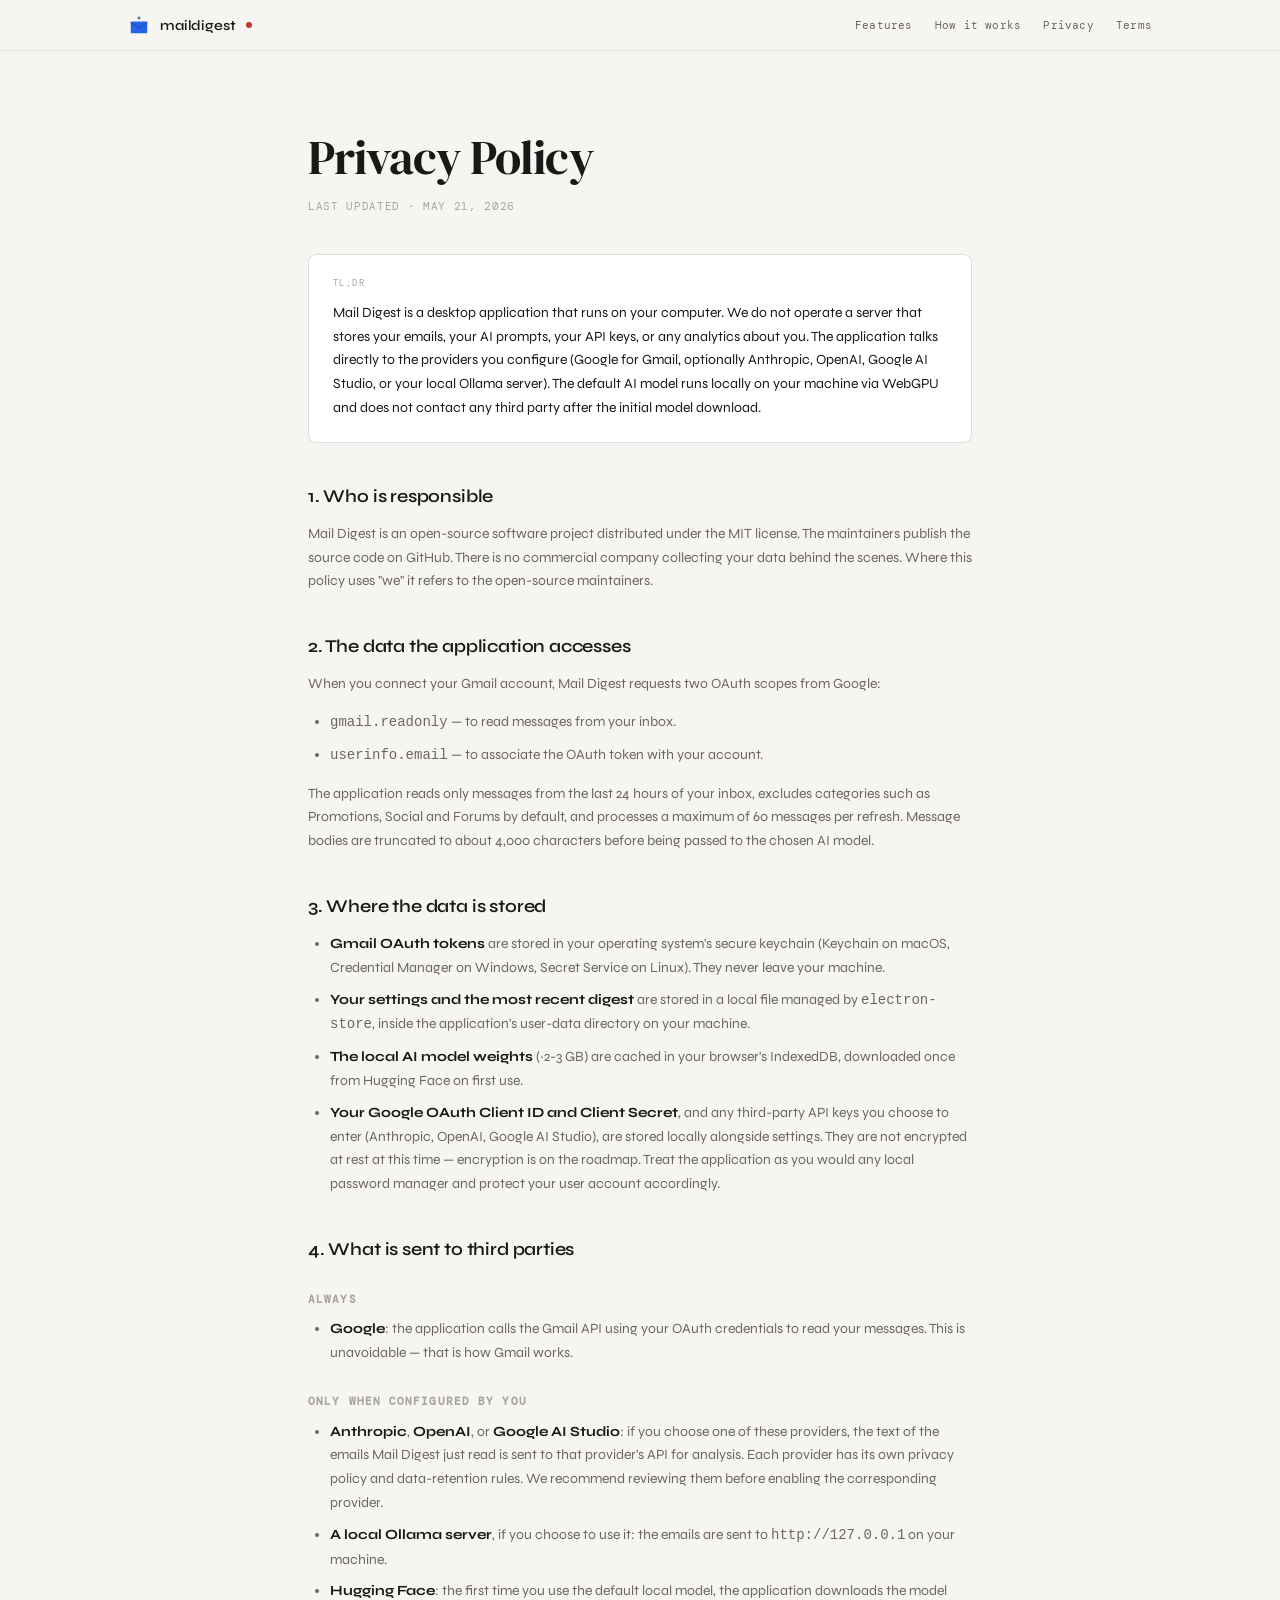
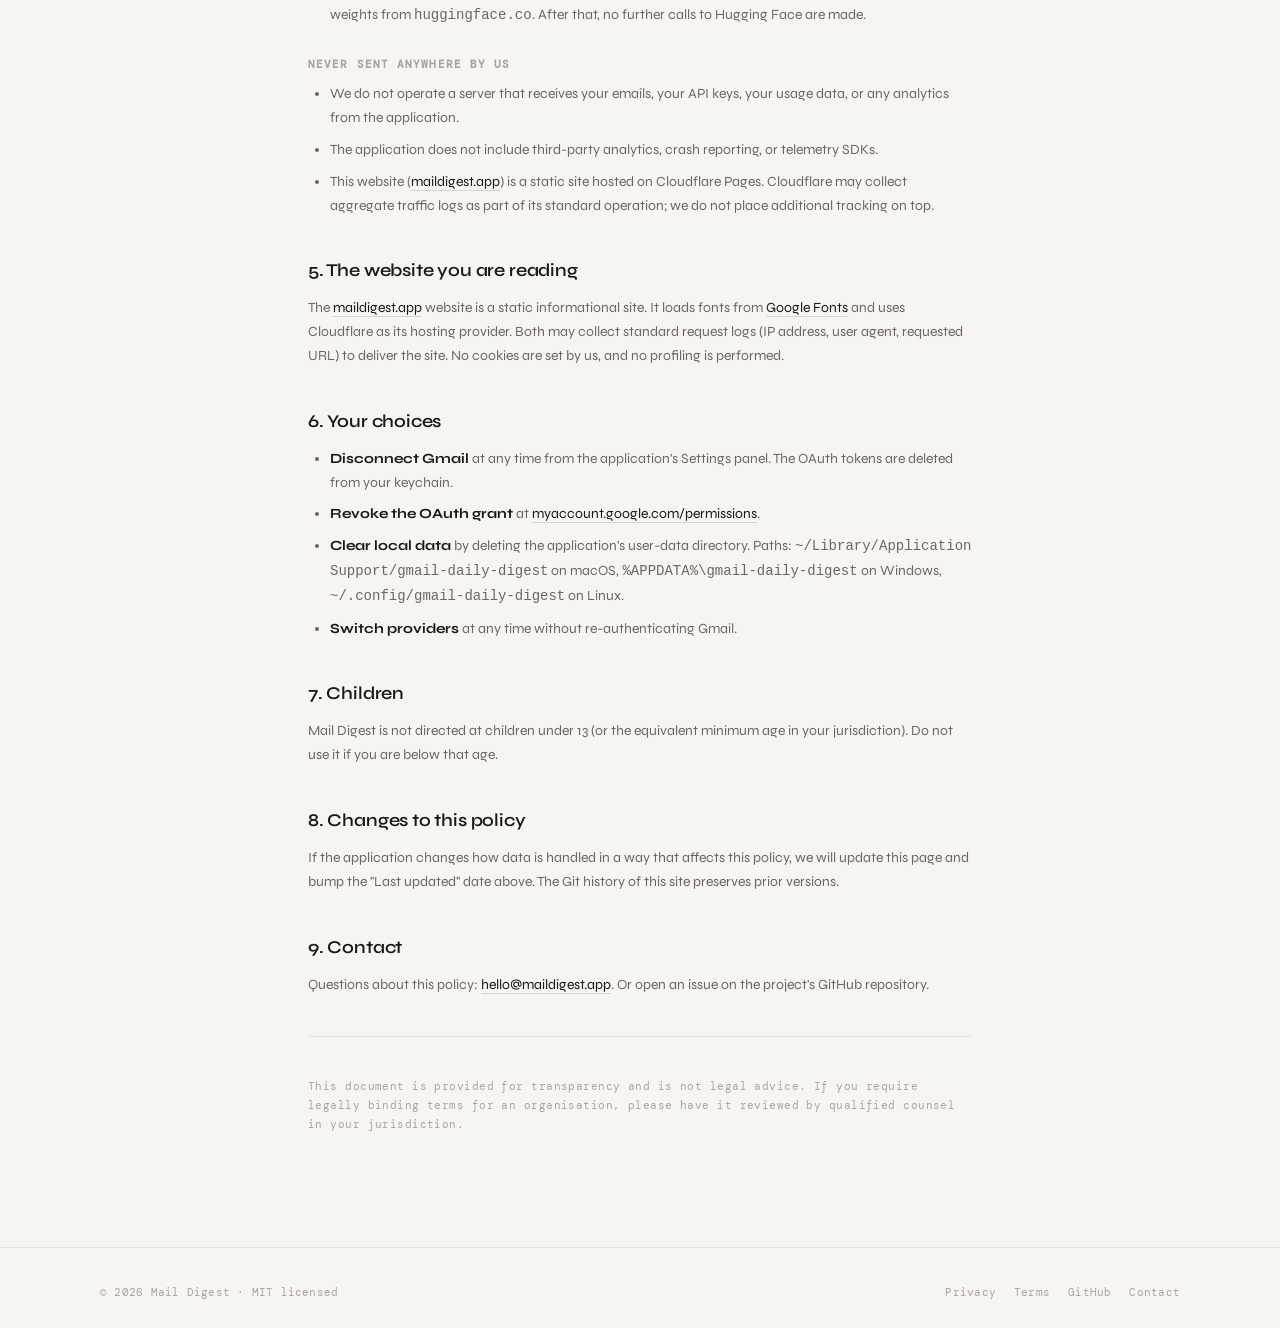
==== privacy.html @ be179f0a "static maildigest site" ====
<!DOCTYPE html>
<html lang="en">
<head>
  <meta charset="UTF-8" />
  <meta name="viewport" content="width=device-width, initial-scale=1.0" />
  <title>Privacy Policy — Mail Digest</title>
  <meta name="description" content="How Mail Digest handles your data. Short version: it stays on your machine." />
  <link rel="icon" type="image/svg+xml" href="/favicon.svg" />
  <link rel="preconnect" href="https://fonts.googleapis.com">
  <link rel="preconnect" href="https://fonts.gstatic.com" crossorigin>
  <link href="https://fonts.googleapis.com/css2?family=DM+Serif+Display:ital@0;1&family=DM+Mono:wght@400;500&family=Syne:wght@400;500;600&display=swap" rel="stylesheet">
  <link rel="stylesheet" href="/styles.css" />
  <style>
    .legal {
      max-width: 720px;
      margin: 0 auto;
      padding: 80px 28px 40px;
    }
    .legal h1 {
      font-family: 'DM Serif Display', serif;
      font-weight: 400;
      font-size: clamp(34px, 5vw, 48px);
      letter-spacing: -0.02em;
      line-height: 1.1;
      margin-bottom: 14px;
    }
    .legal .updated {
      font-family: 'DM Mono', monospace;
      font-size: 11px;
      letter-spacing: 0.06em;
      text-transform: uppercase;
      color: var(--text3);
      margin-bottom: 40px;
    }
    .legal h2 {
      font-family: 'Syne', sans-serif;
      font-weight: 600;
      font-size: 18px;
      letter-spacing: -0.01em;
      margin: 40px 0 12px;
    }
    .legal h3 {
      font-family: 'DM Mono', monospace;
      font-size: 11px;
      letter-spacing: 0.1em;
      text-transform: uppercase;
      color: var(--text3);
      margin: 28px 0 10px;
    }
    .legal p, .legal li {
      font-size: 14px;
      line-height: 1.7;
      color: var(--text2);
      margin-bottom: 14px;
    }
    .legal strong { color: var(--text); }
    .legal ul { padding-left: 22px; margin-bottom: 14px; }
    .legal li { margin-bottom: 8px; }
    .legal hr {
      border: none;
      border-top: 0.5px solid var(--border);
      margin: 40px 0;
    }
    .legal .tldr {
      background: var(--bg2);
      border: 0.5px solid var(--border2);
      border-radius: 8px;
      padding: 22px 24px;
      margin-bottom: 36px;
    }
    .legal .tldr-label {
      font-family: 'DM Mono', monospace;
      font-size: 9px;
      letter-spacing: 0.16em;
      text-transform: uppercase;
      color: var(--text3);
      margin-bottom: 10px;
    }
    .legal .tldr p { margin-bottom: 0; color: var(--text); }
    .legal a { color: var(--text); border-bottom: 0.5px solid var(--border2); }
    .legal a:hover { border-bottom-color: var(--text); }
  </style>
</head>
<body>

<header class="topbar">
  <div class="inner">
    <a class="brand" href="/">
      <img class="brand-logo" src="/logo.svg" alt="" />
      <span class="brand-name">maildigest</span>
      <span class="brand-dot" aria-hidden="true"></span>
    </a>
    <nav class="topbar-nav">
      <a href="/#features">Features</a>
      <a href="/#how">How it works</a>
      <a href="/privacy.html">Privacy</a>
      <a href="/terms.html">Terms</a>
    </nav>
  </div>
</header>

<main class="legal">
  <h1>Privacy Policy</h1>
  <div class="updated">Last updated · May 21, 2026</div>

  <div class="tldr">
    <div class="tldr-label">TL;DR</div>
    <p>
      Mail Digest is a desktop application that runs on your computer. We do not operate a server that stores your emails, your AI prompts, your API keys, or any analytics about you. The application talks directly to the providers you configure (Google for Gmail, optionally Anthropic, OpenAI, Google AI Studio, or your local Ollama server). The default AI model runs locally on your machine via WebGPU and does not contact any third party after the initial model download.
    </p>
  </div>

  <h2>1. Who is responsible</h2>
  <p>
    Mail Digest is an open-source software project distributed under the MIT license. The maintainers publish the source code on GitHub. There is no commercial company collecting your data behind the scenes. Where this policy uses "we" it refers to the open-source maintainers.
  </p>

  <h2>2. The data the application accesses</h2>
  <p>
    When you connect your Gmail account, Mail Digest requests two OAuth scopes from Google:
  </p>
  <ul>
    <li><code>gmail.readonly</code> — to read messages from your inbox.</li>
    <li><code>userinfo.email</code> — to associate the OAuth token with your account.</li>
  </ul>
  <p>
    The application reads only messages from the last 24 hours of your inbox, excludes categories such as Promotions, Social and Forums by default, and processes a maximum of 60 messages per refresh. Message bodies are truncated to about 4,000 characters before being passed to the chosen AI model.
  </p>

  <h2>3. Where the data is stored</h2>
  <ul>
    <li><strong>Gmail OAuth tokens</strong> are stored in your operating system's secure keychain (Keychain on macOS, Credential Manager on Windows, Secret Service on Linux). They never leave your machine.</li>
    <li><strong>Your settings and the most recent digest</strong> are stored in a local file managed by <code>electron-store</code>, inside the application's user-data directory on your machine.</li>
    <li><strong>The local AI model weights</strong> (~2-3 GB) are cached in your browser's IndexedDB, downloaded once from Hugging Face on first use.</li>
    <li><strong>Your Google OAuth Client ID and Client Secret</strong>, and any third-party API keys you choose to enter (Anthropic, OpenAI, Google AI Studio), are stored locally alongside settings. They are not encrypted at rest at this time &mdash; encryption is on the roadmap. Treat the application as you would any local password manager and protect your user account accordingly.</li>
  </ul>

  <h2>4. What is sent to third parties</h2>
  <h3>Always</h3>
  <ul>
    <li><strong>Google</strong>: the application calls the Gmail API using your OAuth credentials to read your messages. This is unavoidable &mdash; that is how Gmail works.</li>
  </ul>

  <h3>Only when configured by you</h3>
  <ul>
    <li><strong>Anthropic</strong>, <strong>OpenAI</strong>, or <strong>Google AI Studio</strong>: if you choose one of these providers, the text of the emails Mail Digest just read is sent to that provider's API for analysis. Each provider has its own privacy policy and data-retention rules. We recommend reviewing them before enabling the corresponding provider.</li>
    <li><strong>A local Ollama server</strong>, if you choose to use it: the emails are sent to <code>http://127.0.0.1</code> on your machine.</li>
    <li><strong>Hugging Face</strong>: the first time you use the default local model, the application downloads the model weights from <code>huggingface.co</code>. After that, no further calls to Hugging Face are made.</li>
  </ul>

  <h3>Never sent anywhere by us</h3>
  <ul>
    <li>We do not operate a server that receives your emails, your API keys, your usage data, or any analytics from the application.</li>
    <li>The application does not include third-party analytics, crash reporting, or telemetry SDKs.</li>
    <li>This website (<a href="https://maildigest.app">maildigest.app</a>) is a static site hosted on Cloudflare Pages. Cloudflare may collect aggregate traffic logs as part of its standard operation; we do not place additional tracking on top.</li>
  </ul>

  <h2>5. The website you are reading</h2>
  <p>
    The <a href="https://maildigest.app">maildigest.app</a> website is a static informational site. It loads fonts from <a href="https://fonts.googleapis.com" target="_blank" rel="noopener">Google Fonts</a> and uses Cloudflare as its hosting provider. Both may collect standard request logs (IP address, user agent, requested URL) to deliver the site. No cookies are set by us, and no profiling is performed.
  </p>

  <h2>6. Your choices</h2>
  <ul>
    <li><strong>Disconnect Gmail</strong> at any time from the application's Settings panel. The OAuth tokens are deleted from your keychain.</li>
    <li><strong>Revoke the OAuth grant</strong> at <a href="https://myaccount.google.com/permissions" target="_blank" rel="noopener">myaccount.google.com/permissions</a>.</li>
    <li><strong>Clear local data</strong> by deleting the application's user-data directory. Paths: <code>~/Library/Application Support/gmail-daily-digest</code> on macOS, <code>%APPDATA%\gmail-daily-digest</code> on Windows, <code>~/.config/gmail-daily-digest</code> on Linux.</li>
    <li><strong>Switch providers</strong> at any time without re-authenticating Gmail.</li>
  </ul>

  <h2>7. Children</h2>
  <p>
    Mail Digest is not directed at children under 13 (or the equivalent minimum age in your jurisdiction). Do not use it if you are below that age.
  </p>

  <h2>8. Changes to this policy</h2>
  <p>
    If the application changes how data is handled in a way that affects this policy, we will update this page and bump the "Last updated" date above. The Git history of this site preserves prior versions.
  </p>

  <h2>9. Contact</h2>
  <p>
    Questions about this policy: <a href="mailto:hello@maildigest.app">hello@maildigest.app</a>. Or open an issue on the project's GitHub repository.
  </p>

  <hr />

  <p style="font-family: 'DM Mono', monospace; font-size: 11px; color: var(--text3); letter-spacing: 0.04em;">
    This document is provided for transparency and is not legal advice. If you require legally binding terms for an organisation, please have it reviewed by qualified counsel in your jurisdiction.
  </p>
</main>

<footer>
  <div class="footer-inner">
    <div>&copy; 2026 Mail Digest &middot; MIT licensed</div>
    <div class="footer-links">
      <a href="/privacy.html">Privacy</a>
      <a href="/terms.html">Terms</a>
      <a href="https://github.com" target="_blank" rel="noopener">GitHub</a>
      <a href="mailto:hello@maildigest.app">Contact</a>
    </div>
  </div>
</footer>

</body>
</html>
---- styles.css ----
/* Mail Digest — landing site styles
 * Editorial light theme. Mirrors the app's design system.
 */

:root {
  --bg:      #f7f5f2;
  --bg2:     #ffffff;
  --bg3:     #efede9;
  --border:  rgba(0,0,0,0.07);
  --border2: rgba(0,0,0,0.13);
  --text:    #1a1917;
  --text2:   #6b6760;
  --text3:   #a8a49e;
  --urgent:  #c0392b;
  --today:   #b36a00;
  --week:    #0f7a58;
  --fyi:     #a8a49e;
  --blue:    #2563eb;
  --blue-d:  #1e3a8a;
}

* { box-sizing: border-box; margin: 0; padding: 0; }

html, body { background: var(--bg); color: var(--text); }
body {
  font-family: 'Syne', -apple-system, sans-serif;
  font-size: 14px;
  line-height: 1.5;
  -webkit-font-smoothing: antialiased;
  text-rendering: optimizeLegibility;
}

a { color: inherit; text-decoration: none; }
a:hover { color: var(--text); }
img, svg { display: block; max-width: 100%; }

::selection { background: var(--text); color: var(--bg2); }

/* ---------- Layout containers ---------- */

.container {
  max-width: 1080px;
  margin: 0 auto;
  padding: 0 28px;
}

section { padding: 96px 0; border-top: 0.5px solid var(--border); }
section:first-of-type { border-top: none; }

/* ---------- Topbar ---------- */

.topbar {
  position: sticky; top: 0; z-index: 10;
  background: rgba(247, 245, 242, 0.85);
  backdrop-filter: saturate(140%) blur(8px);
  -webkit-backdrop-filter: saturate(140%) blur(8px);
  border-bottom: 0.5px solid var(--border);
}
.topbar .inner {
  display: flex; align-items: center; justify-content: space-between;
  padding: 14px 28px;
  max-width: 1080px; margin: 0 auto;
}
.brand { display: flex; align-items: center; gap: 10px; }
.brand-logo { width: 22px; height: 22px; }
.brand-name {
  font-family: 'Syne', sans-serif;
  font-weight: 600;
  font-size: 14px;
  letter-spacing: -0.01em;
}
.brand-dot {
  width: 6px; height: 6px;
  background: var(--urgent);
  border-radius: 50%;
  animation: pulse 2s ease-in-out infinite;
}
@keyframes pulse {
  0%, 100% { opacity: 1; transform: scale(1); }
  50%      { opacity: 0.4; transform: scale(0.8); }
}

.topbar-nav { display: flex; align-items: center; gap: 22px; }
.topbar-nav a {
  font-family: 'DM Mono', monospace;
  font-size: 11px;
  letter-spacing: 0.02em;
  color: var(--text2);
}
.topbar-nav a:hover { color: var(--text); }

/* ---------- Buttons ---------- */

.btn {
  font-family: 'Syne', sans-serif;
  font-weight: 500;
  font-size: 12px;
  padding: 8px 16px;
  border-radius: 5px;
  border: 0.5px solid var(--border2);
  background: transparent;
  color: var(--text2);
  cursor: pointer;
  transition: all 0.12s ease;
  display: inline-flex; align-items: center; gap: 8px;
}
.btn:hover { background: var(--bg3); color: var(--text); }
.btn-primary {
  background: var(--text); color: var(--bg2); border-color: var(--text);
}
.btn-primary:hover { background: var(--text); color: var(--bg2); opacity: 0.82; }

/* ---------- Hero ---------- */

.hero {
  text-align: center;
  padding: 120px 0 96px;
}
.hero-logo {
  width: 64px; height: 64px;
  margin: 0 auto 32px;
}
.hero-eyebrow {
  font-family: 'DM Mono', monospace;
  font-size: 11px;
  letter-spacing: 0.16em;
  text-transform: uppercase;
  color: var(--text3);
  margin-bottom: 24px;
}
.hero h1 {
  font-family: 'DM Serif Display', serif;
  font-weight: 400;
  font-size: clamp(38px, 6vw, 64px);
  line-height: 1.05;
  letter-spacing: -0.03em;
  max-width: 760px;
  margin: 0 auto 22px;
}
.hero h1 em {
  font-style: italic;
  color: var(--text2);
}
.hero p.lead {
  font-size: 16px;
  line-height: 1.55;
  color: var(--text2);
  max-width: 560px;
  margin: 0 auto 36px;
}
.hero-actions {
  display: flex; gap: 12px; justify-content: center; flex-wrap: wrap;
}
.hero-meta {
  font-family: 'DM Mono', monospace;
  font-size: 11px;
  letter-spacing: 0.06em;
  color: var(--text3);
  margin-top: 28px;
  display: flex; gap: 16px; justify-content: center; flex-wrap: wrap;
}
.hero-meta span { display: inline-flex; align-items: center; gap: 6px; }
.hero-meta .ai-badge {
  font-size: 9px;
  letter-spacing: 0.06em;
  padding: 2px 7px;
  border-radius: 3px;
  color: var(--text3);
  background: var(--bg3);
  border: 0.5px solid var(--border);
  text-transform: lowercase;
}

/* ---------- Section labels ---------- */

.section-label {
  font-family: 'DM Mono', monospace;
  font-size: 9px;
  letter-spacing: 0.16em;
  text-transform: uppercase;
  color: var(--text3);
  margin-bottom: 18px;
}
h2.section-title {
  font-family: 'DM Serif Display', serif;
  font-weight: 400;
  font-size: clamp(28px, 4vw, 38px);
  letter-spacing: -0.02em;
  line-height: 1.15;
  max-width: 640px;
  margin-bottom: 16px;
}
.section-lead {
  font-size: 15px;
  color: var(--text2);
  max-width: 580px;
  margin-bottom: 48px;
  line-height: 1.6;
}

/* ---------- Features ---------- */

.features-grid {
  display: grid;
  grid-template-columns: repeat(2, 1fr);
  gap: 0;
  border-top: 0.5px solid var(--border);
  border-left: 0.5px solid var(--border);
}
.feature {
  padding: 32px 32px;
  border-right: 0.5px solid var(--border);
  border-bottom: 0.5px solid var(--border);
  background: var(--bg2);
}
.feature-icon {
  width: 18px; height: 18px;
  margin-bottom: 18px;
  color: var(--text);
}
.feature h3 {
  font-family: 'Syne', sans-serif;
  font-weight: 600;
  font-size: 14px;
  margin-bottom: 8px;
  letter-spacing: -0.01em;
}
.feature p {
  font-size: 13px;
  color: var(--text2);
  line-height: 1.6;
}

/* ---------- Steps ---------- */

.steps {
  display: grid;
  grid-template-columns: repeat(3, 1fr);
  gap: 0;
  margin-top: 12px;
}
.step {
  padding: 0 24px 0 0;
  border-right: 0.5px solid var(--border);
}
.step:last-child { border-right: none; padding-right: 0; }
.step:not(:first-child) { padding-left: 24px; }
.step-num {
  font-family: 'DM Mono', monospace;
  font-size: 11px;
  letter-spacing: 0.06em;
  color: var(--text3);
  margin-bottom: 12px;
}
.step h3 {
  font-family: 'Syne', sans-serif;
  font-weight: 600;
  font-size: 16px;
  letter-spacing: -0.01em;
  margin-bottom: 8px;
}
.step p {
  font-size: 13px;
  color: var(--text2);
  line-height: 1.65;
}

/* ---------- Compare table ---------- */

.compare-wrap { overflow-x: auto; }
.compare {
  width: 100%;
  border-collapse: collapse;
  background: var(--bg2);
  border: 0.5px solid var(--border);
  font-size: 12.5px;
}
.compare th, .compare td {
  text-align: left;
  padding: 12px 16px;
  border-bottom: 0.5px solid var(--border);
  vertical-align: middle;
}
.compare th {
  font-family: 'DM Mono', monospace;
  font-size: 10px;
  letter-spacing: 0.1em;
  text-transform: uppercase;
  color: var(--text3);
  font-weight: 400;
  background: var(--bg3);
  border-bottom: 0.5px solid var(--border2);
}
.compare td.us {
  background: rgba(37, 99, 235, 0.04);
  font-weight: 500;
  color: var(--text);
}
.compare td .yes { color: var(--week); }
.compare td .no  { color: var(--text3); }
.compare td .mid { color: var(--today); }

/* ---------- App preview ---------- */

.preview {
  background: var(--bg2);
  border: 0.5px solid var(--border);
  border-radius: 8px;
  overflow: hidden;
  display: grid;
  grid-template-columns: 280px 1fr;
  height: 460px;
  margin-top: 16px;
}
.preview-side {
  background: var(--bg2);
  border-right: 0.5px solid var(--border);
  display: flex; flex-direction: column;
}
.preview-stats {
  padding: 14px 16px;
  border-bottom: 0.5px solid var(--border);
  display: flex; gap: 8px; flex-wrap: wrap;
}
.stat-pill {
  display: inline-flex; align-items: center; gap: 6px;
  background: var(--bg3);
  border: 0.5px solid var(--border);
  border-radius: 4px;
  padding: 4px 8px;
  font-family: 'DM Mono', monospace;
  font-size: 10px;
  letter-spacing: 0.02em;
  color: var(--text2);
}
.stat-dot { width: 6px; height: 6px; border-radius: 50%; }
.preview-list { flex: 1; overflow: hidden; }
.email-item {
  position: relative;
  padding: 12px 16px;
  border-bottom: 0.5px solid var(--border);
}
.email-item.active::before {
  content: ''; position: absolute; left: 0; top: 0; bottom: 0;
  width: 2px; background: var(--text);
}
.email-item.active { background: var(--bg3); }
.email-row1 { display: flex; align-items: center; justify-content: space-between; gap: 8px; }
.email-from {
  font-family: 'Syne', sans-serif;
  font-weight: 500;
  font-size: 12px;
  white-space: nowrap; overflow: hidden; text-overflow: ellipsis;
}
.email-time {
  font-family: 'DM Mono', monospace;
  font-size: 10px;
  color: var(--text3);
  letter-spacing: 0.02em;
}
.email-subject {
  font-family: 'Syne', sans-serif;
  font-size: 12px;
  color: var(--text2);
  margin-top: 4px;
  white-space: nowrap; overflow: hidden; text-overflow: ellipsis;
}

.badge {
  font-family: 'DM Mono', monospace;
  font-size: 9px;
  letter-spacing: 0.06em;
  text-transform: uppercase;
  border-radius: 3px;
  padding: 2px 6px;
}
.p-urgent { color: var(--urgent); background: rgba(192,57,43,0.08); }
.p-today  { color: var(--today);  background: rgba(179,106,0,0.08); }
.p-week   { color: var(--week);   background: rgba(15,122,88,0.08); }
.p-fyi    { color: var(--fyi);    background: rgba(168,164,158,0.15); }

.preview-main { padding: 22px 26px; overflow: hidden; background: var(--bg); }
.preview-head { display: flex; align-items: center; justify-content: space-between; margin-bottom: 6px; }
.preview-meta {
  font-family: 'DM Mono', monospace;
  font-size: 10px;
  color: var(--text3);
  letter-spacing: 0.02em;
}
.preview-subject {
  font-family: 'DM Serif Display', serif;
  font-size: 19px;
  letter-spacing: -0.02em;
  margin: 4px 0 12px;
}
.ai-badge {
  font-family: 'DM Mono', monospace;
  font-size: 9px;
  letter-spacing: 0.06em;
  padding: 2px 7px;
  border-radius: 3px;
  color: var(--text3);
  background: var(--bg3);
  border: 0.5px solid var(--border);
  margin-left: 8px;
}
.preview-summary {
  font-size: 13px;
  color: var(--text2);
  line-height: 1.65;
  margin: 14px 0;
}
.divider { height: 0.5px; background: var(--border2); margin: 18px 0; }

.task-item {
  display: flex; align-items: center; gap: 10px;
  background: var(--bg2);
  border: 0.5px solid var(--border2);
  border-radius: 6px;
  padding: 8px 12px;
  font-size: 12px;
  color: var(--text2);
  margin-bottom: 6px;
}
.task-check {
  width: 14px; height: 14px;
  border: 0.5px solid var(--border2);
  border-radius: 3px;
  flex-shrink: 0;
}

.draft-box {
  background: var(--bg2);
  border: 0.5px solid var(--border2);
  border-radius: 8px;
  padding: 14px 16px;
  font-size: 12px;
  color: var(--text2);
  line-height: 1.75;
  white-space: pre-wrap;
}

/* ---------- Footer ---------- */

footer {
  border-top: 0.5px solid var(--border);
  padding: 36px 28px;
  margin-top: 60px;
}
.footer-inner {
  max-width: 1080px; margin: 0 auto;
  display: flex; flex-wrap: wrap; gap: 16px;
  justify-content: space-between; align-items: center;
  font-family: 'DM Mono', monospace;
  font-size: 11px;
  letter-spacing: 0.02em;
  color: var(--text3);
}
.footer-links { display: flex; gap: 18px; }

/* ---------- Responsive ---------- */

@media (max-width: 760px) {
  section { padding: 64px 0; }
  .hero { padding: 80px 0 56px; }
  .features-grid { grid-template-columns: 1fr; }
  .feature { border-right: none; }
  .steps { grid-template-columns: 1fr; gap: 32px; }
  .step { border-right: none; padding: 0; }
  .step:not(:first-child) { padding-left: 0; padding-top: 24px; border-top: 0.5px solid var(--border); }
  .preview { grid-template-columns: 1fr; height: auto; }
  .preview-side { border-right: none; border-bottom: 0.5px solid var(--border); }
  .topbar-nav { gap: 14px; }
  .topbar-nav a:nth-child(n+3) { display: none; }
}
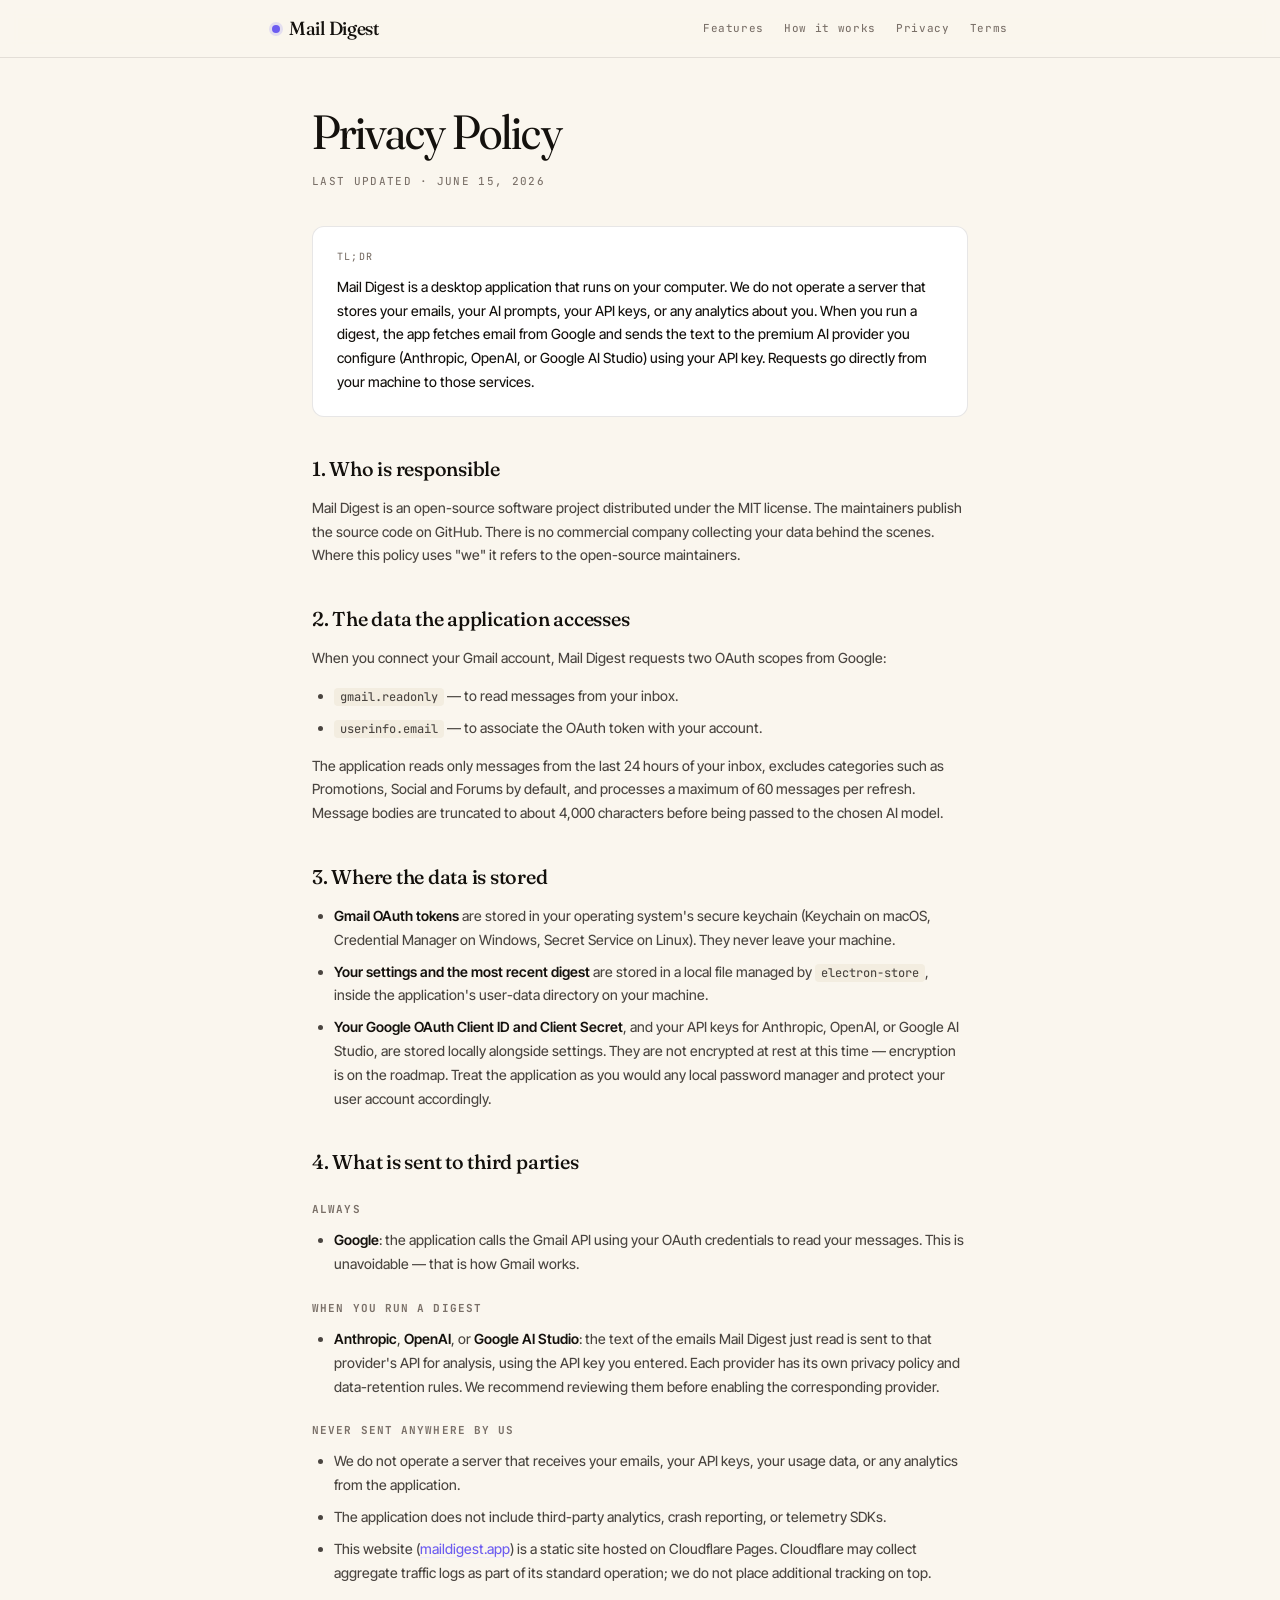
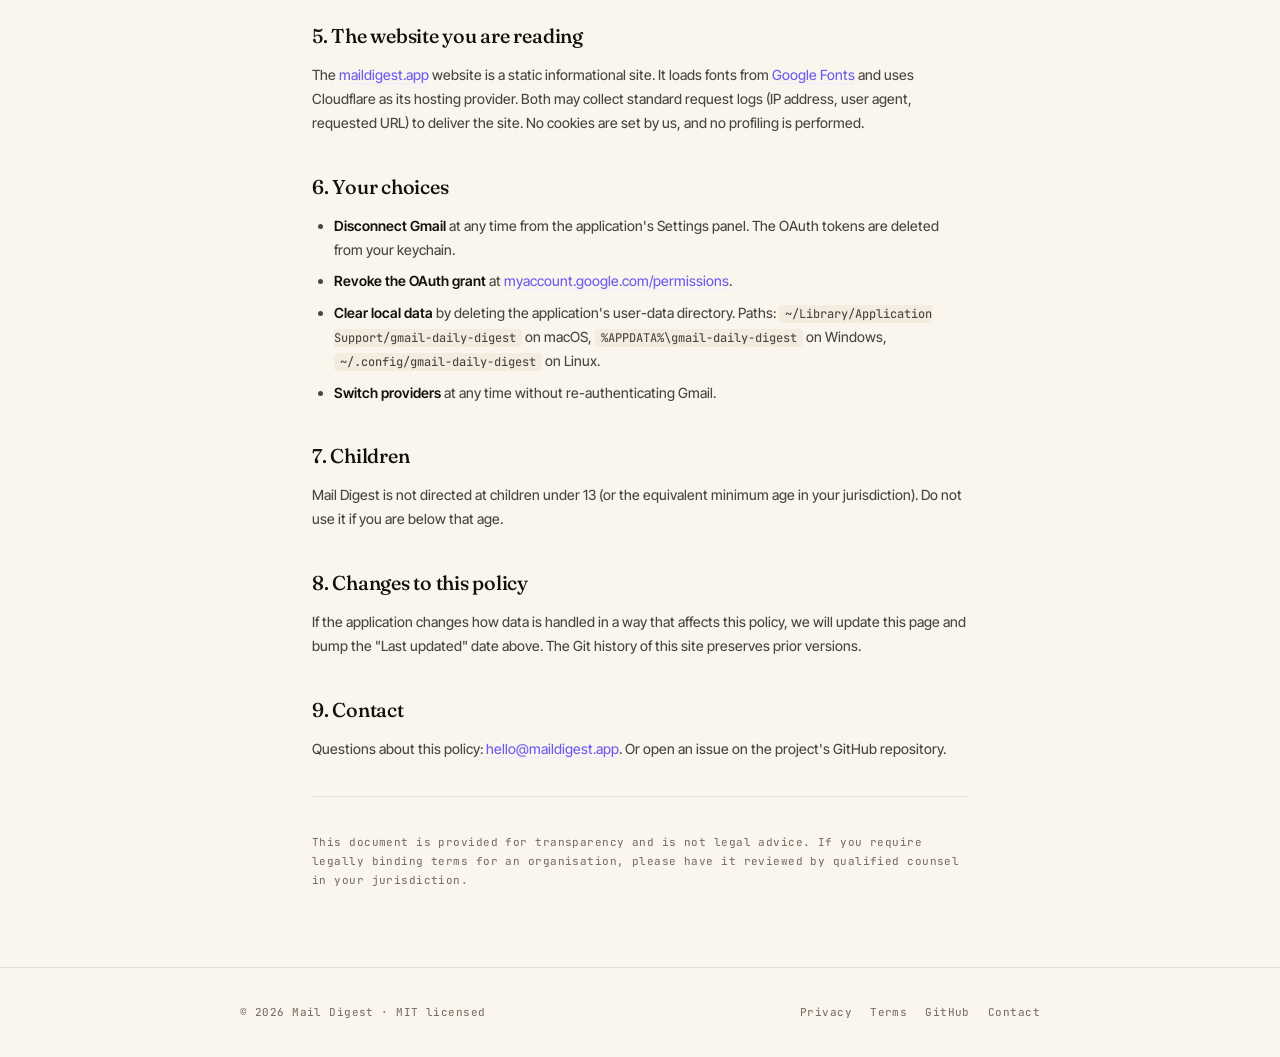
==== commit 066b7da5: "Redesign landing site to DESIGN_NEW v0.5 and align copy with premium-only AI. Replace the editorial " ====
--- a/privacy.html
+++ b/privacy.html
@@ -4,91 +4,20 @@
   <meta charset="UTF-8" />
   <meta name="viewport" content="width=device-width, initial-scale=1.0" />
   <title>Privacy Policy — Mail Digest</title>
-  <meta name="description" content="How Mail Digest handles your data. Short version: it stays on your machine." />
+  <meta name="description" content="How Mail Digest handles your data. Short version: keys and settings stay on your machine; AI runs through the provider you choose." />
   <link rel="icon" type="image/svg+xml" href="/favicon.svg" />
   <link rel="preconnect" href="https://fonts.googleapis.com">
   <link rel="preconnect" href="https://fonts.gstatic.com" crossorigin>
-  <link href="https://fonts.googleapis.com/css2?family=DM+Serif+Display:ital@0;1&family=DM+Mono:wght@400;500&family=Syne:wght@400;500;600&display=swap" rel="stylesheet">
+  <link href="https://fonts.googleapis.com/css2?family=Fraunces:opsz,wght,SOFT@9..144,300..900,0..100&family=Inter+Tight:wght@400;450;500;600;700&family=JetBrains+Mono:wght@400;500;600&display=swap" rel="stylesheet">
   <link rel="stylesheet" href="/styles.css" />
-  <style>
-    .legal {
-      max-width: 720px;
-      margin: 0 auto;
-      padding: 80px 28px 40px;
-    }
-    .legal h1 {
-      font-family: 'DM Serif Display', serif;
-      font-weight: 400;
-      font-size: clamp(34px, 5vw, 48px);
-      letter-spacing: -0.02em;
-      line-height: 1.1;
-      margin-bottom: 14px;
-    }
-    .legal .updated {
-      font-family: 'DM Mono', monospace;
-      font-size: 11px;
-      letter-spacing: 0.06em;
-      text-transform: uppercase;
-      color: var(--text3);
-      margin-bottom: 40px;
-    }
-    .legal h2 {
-      font-family: 'Syne', sans-serif;
-      font-weight: 600;
-      font-size: 18px;
-      letter-spacing: -0.01em;
-      margin: 40px 0 12px;
-    }
-    .legal h3 {
-      font-family: 'DM Mono', monospace;
-      font-size: 11px;
-      letter-spacing: 0.1em;
-      text-transform: uppercase;
-      color: var(--text3);
-      margin: 28px 0 10px;
-    }
-    .legal p, .legal li {
-      font-size: 14px;
-      line-height: 1.7;
-      color: var(--text2);
-      margin-bottom: 14px;
-    }
-    .legal strong { color: var(--text); }
-    .legal ul { padding-left: 22px; margin-bottom: 14px; }
-    .legal li { margin-bottom: 8px; }
-    .legal hr {
-      border: none;
-      border-top: 0.5px solid var(--border);
-      margin: 40px 0;
-    }
-    .legal .tldr {
-      background: var(--bg2);
-      border: 0.5px solid var(--border2);
-      border-radius: 8px;
-      padding: 22px 24px;
-      margin-bottom: 36px;
-    }
-    .legal .tldr-label {
-      font-family: 'DM Mono', monospace;
-      font-size: 9px;
-      letter-spacing: 0.16em;
-      text-transform: uppercase;
-      color: var(--text3);
-      margin-bottom: 10px;
-    }
-    .legal .tldr p { margin-bottom: 0; color: var(--text); }
-    .legal a { color: var(--text); border-bottom: 0.5px solid var(--border2); }
-    .legal a:hover { border-bottom-color: var(--text); }
-  </style>
 </head>
 <body>
 
 <header class="topbar">
   <div class="inner">
     <a class="brand" href="/">
-      <img class="brand-logo" src="/logo.svg" alt="" />
-      <span class="brand-name">maildigest</span>
       <span class="brand-dot" aria-hidden="true"></span>
+      <span class="brand-name">Mail Digest</span>
     </a>
     <nav class="topbar-nav">
       <a href="/#features">Features</a>
@@ -101,12 +30,12 @@
 
 <main class="legal">
   <h1>Privacy Policy</h1>
-  <div class="updated">Last updated · May 21, 2026</div>
+  <div class="updated">Last updated · June 15, 2026</div>
 
   <div class="tldr">
     <div class="tldr-label">TL;DR</div>
     <p>
-      Mail Digest is a desktop application that runs on your computer. We do not operate a server that stores your emails, your AI prompts, your API keys, or any analytics about you. The application talks directly to the providers you configure (Google for Gmail, optionally Anthropic, OpenAI, Google AI Studio, or your local Ollama server). The default AI model runs locally on your machine via WebGPU and does not contact any third party after the initial model download.
+      Mail Digest is a desktop application that runs on your computer. We do not operate a server that stores your emails, your AI prompts, your API keys, or any analytics about you. When you run a digest, the app fetches email from Google and sends the text to the premium AI provider you configure (Anthropic, OpenAI, or Google AI Studio) using your API key. Requests go directly from your machine to those services.
     </p>
   </div>
 
@@ -131,8 +60,7 @@
   <ul>
     <li><strong>Gmail OAuth tokens</strong> are stored in your operating system's secure keychain (Keychain on macOS, Credential Manager on Windows, Secret Service on Linux). They never leave your machine.</li>
     <li><strong>Your settings and the most recent digest</strong> are stored in a local file managed by <code>electron-store</code>, inside the application's user-data directory on your machine.</li>
-    <li><strong>The local AI model weights</strong> (~2-3 GB) are cached in your browser's IndexedDB, downloaded once from Hugging Face on first use.</li>
-    <li><strong>Your Google OAuth Client ID and Client Secret</strong>, and any third-party API keys you choose to enter (Anthropic, OpenAI, Google AI Studio), are stored locally alongside settings. They are not encrypted at rest at this time &mdash; encryption is on the roadmap. Treat the application as you would any local password manager and protect your user account accordingly.</li>
+    <li><strong>Your Google OAuth Client ID and Client Secret</strong>, and your API keys for Anthropic, OpenAI, or Google AI Studio, are stored locally alongside settings. They are not encrypted at rest at this time &mdash; encryption is on the roadmap. Treat the application as you would any local password manager and protect your user account accordingly.</li>
   </ul>
 
   <h2>4. What is sent to third parties</h2>
@@ -141,11 +69,9 @@
     <li><strong>Google</strong>: the application calls the Gmail API using your OAuth credentials to read your messages. This is unavoidable &mdash; that is how Gmail works.</li>
   </ul>
 
-  <h3>Only when configured by you</h3>
+  <h3>When you run a digest</h3>
   <ul>
-    <li><strong>Anthropic</strong>, <strong>OpenAI</strong>, or <strong>Google AI Studio</strong>: if you choose one of these providers, the text of the emails Mail Digest just read is sent to that provider's API for analysis. Each provider has its own privacy policy and data-retention rules. We recommend reviewing them before enabling the corresponding provider.</li>
-    <li><strong>A local Ollama server</strong>, if you choose to use it: the emails are sent to <code>http://127.0.0.1</code> on your machine.</li>
-    <li><strong>Hugging Face</strong>: the first time you use the default local model, the application downloads the model weights from <code>huggingface.co</code>. After that, no further calls to Hugging Face are made.</li>
+    <li><strong>Anthropic</strong>, <strong>OpenAI</strong>, or <strong>Google AI Studio</strong>: the text of the emails Mail Digest just read is sent to that provider's API for analysis, using the API key you entered. Each provider has its own privacy policy and data-retention rules. We recommend reviewing them before enabling the corresponding provider.</li>
   </ul>
 
   <h3>Never sent anywhere by us</h3>
@@ -185,7 +111,7 @@
 
   <hr />
 
-  <p style="font-family: 'DM Mono', monospace; font-size: 11px; color: var(--text3); letter-spacing: 0.04em;">
+  <p class="disclaimer">
     This document is provided for transparency and is not legal advice. If you require legally binding terms for an organisation, please have it reviewed by qualified counsel in your jurisdiction.
   </p>
 </main>
--- a/styles.css
+++ b/styles.css
@@ -1,234 +1,445 @@
-/* Mail Digest — landing site styles
- * Editorial light theme. Mirrors the app's design system.
- */
+/* Mail Digest — landing site (DESIGN_NEW.md v0.5) */
 
 :root {
-  --bg:      #f7f5f2;
-  --bg2:     #ffffff;
-  --bg3:     #efede9;
-  --border:  rgba(0,0,0,0.07);
-  --border2: rgba(0,0,0,0.13);
-  --text:    #1a1917;
-  --text2:   #6b6760;
-  --text3:   #a8a49e;
-  --urgent:  #c0392b;
-  --today:   #b36a00;
-  --week:    #0f7a58;
-  --fyi:     #a8a49e;
-  --blue:    #2563eb;
-  --blue-d:  #1e3a8a;
+  --bg:       #faf6ee;
+  --bg2:      #ffffff;
+  --bg3:      #f3ede0;
+  --bg-rail:  #f6f1e6;
+  --border:   rgba(20,17,13,0.10);
+  --border2:  rgba(20,17,13,0.16);
+  --border3:  rgba(20,17,13,0.28);
+  --ink:      #14110d;
+  --text:     #14110d;
+  --text2:    #4a4540;
+  --text3:    #7a7068;
+
+  --brand:     #6c5cf0;
+  --brand-2:   #5546d4;
+  --brand-on:  #ffffff;
+  --brand-bg:  #efeaff;
+  --brand-tint:#f5f1ff;
+
+  --urgent:    #e0444c;
+  --urgent-2:  #c2353d;
+  --urgent-bg: #fde7e9;
+
+  --sunset:    #f59e0b;
+  --sunset-2:  #d48409;
+  --sunset-bg: #fff0d0;
+
+  --emerald:   #10b981;
+  --emerald-2: #099268;
+  --emerald-bg:#d6f4e8;
+
+  --sky:       #4f7ce5;
+  --sky-2:     #3961c6;
+  --sky-bg:    #e0eaff;
+
+  --grape:     #a855f7;
+  --grape-2:   #8636d3;
+  --grape-bg:  #f1e3ff;
+
+  --rose:      #f43f5e;
+  --rose-2:    #d12e4d;
+  --rose-bg:   #ffe1e6;
+
+  --slate:     #6b88a0;
+  --slate-bg:  #e7eef4;
 }
 
 * { box-sizing: border-box; margin: 0; padding: 0; }
 
 html, body { background: var(--bg); color: var(--text); }
+
 body {
-  font-family: 'Syne', -apple-system, sans-serif;
+  font-family: 'Inter Tight', sans-serif;
+  font-weight: 450;
   font-size: 14px;
-  line-height: 1.5;
+  line-height: 1.55;
   -webkit-font-smoothing: antialiased;
-  text-rendering: optimizeLegibility;
+  -moz-osx-font-smoothing: grayscale;
 }
 
 a { color: inherit; text-decoration: none; }
-a:hover { color: var(--text); }
+a:hover { color: var(--ink); }
 img, svg { display: block; max-width: 100%; }
 
-::selection { background: var(--text); color: var(--bg2); }
-
-/* ---------- Layout containers ---------- */
+::-webkit-scrollbar { width: 0; height: 0; }
+::selection { background: var(--brand); color: white; }
+
+@media (prefers-reduced-motion: reduce) {
+  .brand-dot { animation: none !important; }
+  .card:hover, .feature-card:hover, .stat:hover,
+  .briefing-preview .card:hover { transform: none !important; }
+}
+
+/* ---------- Layout ---------- */
 
 .container {
-  max-width: 1080px;
+  max-width: 800px;
   margin: 0 auto;
-  padding: 0 28px;
-}
-
-section { padding: 96px 0; border-top: 0.5px solid var(--border); }
-section:first-of-type { border-top: none; }
+  padding: 0 32px;
+}
+
+.page-section {
+  padding: 72px 0;
+  border-top: 1px solid var(--border);
+}
+
+.page-section:first-of-type { border-top: none; }
 
 /* ---------- Topbar ---------- */
 
 .topbar {
-  position: sticky; top: 0; z-index: 10;
-  background: rgba(247, 245, 242, 0.85);
-  backdrop-filter: saturate(140%) blur(8px);
-  -webkit-backdrop-filter: saturate(140%) blur(8px);
-  border-bottom: 0.5px solid var(--border);
-}
+  position: sticky;
+  top: 0;
+  z-index: 30;
+  background: rgba(250,246,238,0.92);
+  backdrop-filter: saturate(180%) blur(8px);
+  -webkit-backdrop-filter: saturate(180%) blur(8px);
+  border-bottom: 1px solid var(--border);
+}
+
 .topbar .inner {
-  display: flex; align-items: center; justify-content: space-between;
-  padding: 14px 28px;
-  max-width: 1080px; margin: 0 auto;
-}
-.brand { display: flex; align-items: center; gap: 10px; }
-.brand-logo { width: 22px; height: 22px; }
-.brand-name {
-  font-family: 'Syne', sans-serif;
-  font-weight: 600;
-  font-size: 14px;
-  letter-spacing: -0.01em;
-}
+  display: flex;
+  align-items: center;
+  justify-content: space-between;
+  padding: 14px 32px;
+  max-width: 800px;
+  margin: 0 auto;
+}
+
+.brand {
+  display: flex;
+  align-items: center;
+  gap: 9px;
+}
+
 .brand-dot {
-  width: 6px; height: 6px;
-  background: var(--urgent);
+  width: 8px;
+  height: 8px;
+  background: var(--brand);
   border-radius: 50%;
-  animation: pulse 2s ease-in-out infinite;
-}
+  box-shadow: 0 0 0 3px rgba(108,92,240,0.16);
+  animation: pulse 2.4s ease-in-out infinite;
+}
+
 @keyframes pulse {
   0%, 100% { opacity: 1; transform: scale(1); }
-  50%      { opacity: 0.4; transform: scale(0.8); }
-}
-
-.topbar-nav { display: flex; align-items: center; gap: 22px; }
+  50%      { opacity: 0.6; transform: scale(0.85); }
+}
+
+.brand-name {
+  font-family: 'Fraunces', serif;
+  font-variation-settings: 'opsz' 72, 'SOFT' 30;
+  font-weight: 500;
+  font-size: 19px;
+  letter-spacing: -0.015em;
+  color: var(--ink);
+}
+
+.topbar-nav {
+  display: flex;
+  align-items: center;
+  gap: 20px;
+}
+
 .topbar-nav a {
-  font-family: 'DM Mono', monospace;
-  font-size: 11px;
-  letter-spacing: 0.02em;
-  color: var(--text2);
-}
-.topbar-nav a:hover { color: var(--text); }
+  font-family: 'JetBrains Mono', monospace;
+  font-size: 11px;
+  letter-spacing: 0.06em;
+  color: var(--text3);
+  transition: color 0.08s ease;
+}
+
+.topbar-nav a:hover { color: var(--ink); }
 
 /* ---------- Buttons ---------- */
 
 .btn {
-  font-family: 'Syne', sans-serif;
-  font-weight: 500;
-  font-size: 12px;
-  padding: 8px 16px;
-  border-radius: 5px;
-  border: 0.5px solid var(--border2);
-  background: transparent;
+  height: 34px;
+  padding: 0 14px;
+  border-radius: 8px;
+  font-family: 'Inter Tight', sans-serif;
+  font-size: 12.5px;
+  font-weight: 500;
+  border: 1px solid var(--border2);
+  background: var(--bg2);
   color: var(--text2);
   cursor: pointer;
-  transition: all 0.12s ease;
-  display: inline-flex; align-items: center; gap: 8px;
-}
-.btn:hover { background: var(--bg3); color: var(--text); }
+  transition: all 0.08s ease;
+  display: inline-flex;
+  align-items: center;
+  gap: 6px;
+}
+
+.btn:hover {
+  background: var(--bg3);
+  color: var(--ink);
+  border-color: var(--border3);
+}
+
 .btn-primary {
-  background: var(--text); color: var(--bg2); border-color: var(--text);
-}
-.btn-primary:hover { background: var(--text); color: var(--bg2); opacity: 0.82; }
+  background: var(--ink);
+  color: var(--bg2);
+  border-color: var(--ink);
+}
+
+.btn-primary:hover {
+  background: #2d2b27;
+  border-color: #2d2b27;
+  color: var(--bg2);
+}
+
+.btn-brand {
+  background: var(--brand);
+  color: var(--brand-on);
+  border-color: var(--brand);
+}
+
+.btn-brand:hover {
+  background: var(--brand-2);
+  border-color: var(--brand-2);
+  color: var(--brand-on);
+}
+
+/* ---------- Badges ---------- */
+
+.badge {
+  display: inline-flex;
+  align-items: center;
+  font-family: 'JetBrains Mono', monospace;
+  font-size: 10px;
+  font-weight: 600;
+  letter-spacing: 0.12em;
+  text-transform: uppercase;
+  padding: 4px 9px;
+  border-radius: 999px;
+  line-height: 1;
+  color: white;
+}
+
+.badge.urgent   { background: var(--urgent); }
+.badge.today    { background: var(--sunset); }
+.badge.week     { background: var(--emerald); }
+.badge.fyi      { background: var(--slate); }
+.badge.news     { background: var(--sky); }
+.badge.event    { background: var(--grape); }
+.badge.followup { background: var(--rose); }
+.badge.ai       { background: var(--brand); }
 
 /* ---------- Hero ---------- */
 
+.hero-wrap {
+  padding: 40px 0 72px;
+}
+
 .hero {
+  background: var(--bg2);
+  border: 1px solid var(--border);
+  border-radius: 18px;
+  overflow: hidden;
   text-align: center;
-  padding: 120px 0 96px;
-}
-.hero-logo {
-  width: 64px; height: 64px;
-  margin: 0 auto 32px;
-}
+}
+
+.hero-stripe {
+  height: 6px;
+  background: linear-gradient(90deg,
+    var(--urgent) 0%, var(--urgent) 14%,
+    var(--sunset) 14%, var(--sunset) 28%,
+    var(--emerald) 28%, var(--emerald) 42%,
+    var(--sky) 42%, var(--sky) 56%,
+    var(--grape) 56%, var(--grape) 70%,
+    var(--rose) 70%, var(--rose) 84%,
+    var(--brand) 84%, var(--brand) 100%);
+}
+
+.hero-body {
+  padding: 40px 36px 36px;
+}
+
 .hero-eyebrow {
-  font-family: 'DM Mono', monospace;
-  font-size: 11px;
-  letter-spacing: 0.16em;
+  font-family: 'JetBrains Mono', monospace;
+  font-size: 11px;
+  letter-spacing: 0.18em;
   text-transform: uppercase;
   color: var(--text3);
-  margin-bottom: 24px;
-}
+  margin-bottom: 18px;
+}
+
 .hero h1 {
-  font-family: 'DM Serif Display', serif;
+  font-family: 'Fraunces', serif;
+  font-variation-settings: 'opsz' 144, 'SOFT' 50;
   font-weight: 400;
-  font-size: clamp(38px, 6vw, 64px);
+  font-size: clamp(40px, 5.5vw, 58px);
+  letter-spacing: -0.024em;
   line-height: 1.05;
-  letter-spacing: -0.03em;
-  max-width: 760px;
-  margin: 0 auto 22px;
-}
+  max-width: 680px;
+  margin: 0 auto 18px;
+  color: var(--ink);
+}
+
 .hero h1 em {
   font-style: italic;
-  color: var(--text2);
-}
+  font-variation-settings: 'opsz' 144, 'SOFT' 80;
+  background: linear-gradient(135deg, var(--brand) 0%, var(--rose) 100%);
+  -webkit-background-clip: text;
+  background-clip: text;
+  -webkit-text-fill-color: transparent;
+}
+
 .hero p.lead {
-  font-size: 16px;
+  font-size: 17px;
   line-height: 1.55;
   color: var(--text2);
-  max-width: 560px;
-  margin: 0 auto 36px;
-}
+  max-width: 56ch;
+  margin: 0 auto 28px;
+}
+
+.hero p.lead strong { color: var(--ink); font-weight: 600; }
+
 .hero-actions {
-  display: flex; gap: 12px; justify-content: center; flex-wrap: wrap;
-}
+  display: flex;
+  gap: 8px;
+  justify-content: center;
+  flex-wrap: wrap;
+}
+
 .hero-meta {
-  font-family: 'DM Mono', monospace;
-  font-size: 11px;
+  margin-top: 24px;
+  display: flex;
+  gap: 10px;
+  justify-content: center;
+  flex-wrap: wrap;
+  align-items: center;
+}
+
+.hero-meta-item {
+  display: inline-flex;
+  align-items: center;
+  gap: 8px;
+  font-family: 'JetBrains Mono', monospace;
+  font-size: 11px;
+  color: var(--text3);
+  letter-spacing: 0.04em;
+}
+
+/* ---------- Section heads ---------- */
+
+.section-head {
+  display: flex;
+  align-items: center;
+  gap: 12px;
+  margin-bottom: 20px;
+  padding-bottom: 14px;
+  border-bottom: 1px solid var(--border2);
+}
+
+.section-dot {
+  width: 14px;
+  height: 14px;
+  border-radius: 50%;
+  flex-shrink: 0;
+}
+
+.section-head h2 {
+  font-family: 'Fraunces', serif;
+  font-variation-settings: 'opsz' 72, 'SOFT' 30;
+  font-weight: 500;
+  font-size: 26px;
+  letter-spacing: -0.018em;
+  line-height: 1.1;
+  margin: 0;
+  flex: 1;
+}
+
+.section-meta {
+  font-family: 'JetBrains Mono', monospace;
+  font-size: 11px;
+  color: var(--text3);
   letter-spacing: 0.06em;
-  color: var(--text3);
-  margin-top: 28px;
-  display: flex; gap: 16px; justify-content: center; flex-wrap: wrap;
-}
-.hero-meta span { display: inline-flex; align-items: center; gap: 6px; }
-.hero-meta .ai-badge {
-  font-size: 9px;
-  letter-spacing: 0.06em;
-  padding: 2px 7px;
-  border-radius: 3px;
-  color: var(--text3);
-  background: var(--bg3);
-  border: 0.5px solid var(--border);
-  text-transform: lowercase;
-}
-
-/* ---------- Section labels ---------- */
+}
 
 .section-label {
-  font-family: 'DM Mono', monospace;
-  font-size: 9px;
-  letter-spacing: 0.16em;
+  font-family: 'JetBrains Mono', monospace;
+  font-size: 10px;
+  letter-spacing: 0.12em;
   text-transform: uppercase;
   color: var(--text3);
-  margin-bottom: 18px;
-}
-h2.section-title {
-  font-family: 'DM Serif Display', serif;
-  font-weight: 400;
-  font-size: clamp(28px, 4vw, 38px);
-  letter-spacing: -0.02em;
-  line-height: 1.15;
-  max-width: 640px;
-  margin-bottom: 16px;
-}
+  margin-bottom: 8px;
+}
+
 .section-lead {
   font-size: 15px;
   color: var(--text2);
-  max-width: 580px;
-  margin-bottom: 48px;
-  line-height: 1.6;
-}
-
-/* ---------- Features ---------- */
+  max-width: 56ch;
+  margin-bottom: 32px;
+  line-height: 1.65;
+}
+
+/* ---------- Cards ---------- */
+
+.card {
+  background: var(--bg2);
+  border: 1px solid var(--border);
+  border-radius: 14px;
+  overflow: hidden;
+  transition: border-color 0.08s ease, transform 0.08s ease;
+}
+
+.card:hover {
+  border-color: var(--border3);
+  transform: translateY(-1px);
+}
+
+.card-stripe {
+  height: 4px;
+  background: var(--border);
+}
+
+.card.brand  .card-stripe { background: var(--brand); }
+.card.sky    .card-stripe { background: var(--sky); }
+.card.emerald .card-stripe { background: var(--emerald); }
+.card.sunset .card-stripe { background: var(--sunset); }
+.card.grape  .card-stripe { background: var(--grape); }
+.card.rose   .card-stripe { background: var(--rose); }
+.card.today  .card-stripe { background: var(--sunset); }
+.card.week   .card-stripe { background: var(--emerald); }
+.card.urgent .card-stripe { background: var(--urgent); }
+
+.card-body { padding: 20px 22px 22px; }
+
+.card-icon {
+  width: 16px;
+  height: 16px;
+  margin-bottom: 14px;
+  color: var(--ink);
+}
+
+.card h3 {
+  font-family: 'Fraunces', serif;
+  font-variation-settings: 'opsz' 36, 'SOFT' 30;
+  font-weight: 500;
+  font-size: 21px;
+  line-height: 1.2;
+  letter-spacing: -0.015em;
+  margin: 0 0 10px;
+  color: var(--ink);
+}
+
+.card-summary {
+  font-size: 14px;
+  line-height: 1.65;
+  color: var(--text2);
+  margin: 0;
+}
+
+/* ---------- Features grid ---------- */
 
 .features-grid {
   display: grid;
   grid-template-columns: repeat(2, 1fr);
-  gap: 0;
-  border-top: 0.5px solid var(--border);
-  border-left: 0.5px solid var(--border);
-}
-.feature {
-  padding: 32px 32px;
-  border-right: 0.5px solid var(--border);
-  border-bottom: 0.5px solid var(--border);
-  background: var(--bg2);
-}
-.feature-icon {
-  width: 18px; height: 18px;
-  margin-bottom: 18px;
-  color: var(--text);
-}
-.feature h3 {
-  font-family: 'Syne', sans-serif;
-  font-weight: 600;
-  font-size: 14px;
-  margin-bottom: 8px;
-  letter-spacing: -0.01em;
-}
-.feature p {
-  font-size: 13px;
-  color: var(--text2);
-  line-height: 1.6;
+  gap: 12px;
 }
 
 /* ---------- Steps ---------- */
@@ -236,240 +447,390 @@
 .steps {
   display: grid;
   grid-template-columns: repeat(3, 1fr);
-  gap: 0;
-  margin-top: 12px;
-}
+  gap: 12px;
+}
+
 .step {
-  padding: 0 24px 0 0;
-  border-right: 0.5px solid var(--border);
-}
-.step:last-child { border-right: none; padding-right: 0; }
-.step:not(:first-child) { padding-left: 24px; }
+  background: var(--bg2);
+  border: 1px solid var(--border);
+  border-radius: 12px;
+  border-left: 4px solid var(--grape);
+  padding: 18px 18px 20px;
+  transition: border-color 0.08s ease, transform 0.08s ease;
+}
+
+.step:hover {
+  border-color: var(--border3);
+  transform: translateY(-1px);
+}
+
+.step:nth-child(2) { border-left-color: var(--sunset); }
+.step:nth-child(3) { border-left-color: var(--emerald); }
+
 .step-num {
-  font-family: 'DM Mono', monospace;
-  font-size: 11px;
-  letter-spacing: 0.06em;
-  color: var(--text3);
-  margin-bottom: 12px;
-}
+  font-family: 'JetBrains Mono', monospace;
+  font-size: 11px;
+  letter-spacing: 0.12em;
+  color: var(--text3);
+  margin-bottom: 10px;
+}
+
 .step h3 {
-  font-family: 'Syne', sans-serif;
-  font-weight: 600;
-  font-size: 16px;
-  letter-spacing: -0.01em;
+  font-family: 'Fraunces', serif;
+  font-variation-settings: 'opsz' 36, 'SOFT' 30;
+  font-weight: 500;
+  font-size: 18px;
+  letter-spacing: -0.012em;
   margin-bottom: 8px;
-}
+  color: var(--ink);
+}
+
 .step p {
-  font-size: 13px;
+  font-size: 14px;
   color: var(--text2);
   line-height: 1.65;
 }
 
+/* ---------- Briefing preview ---------- */
+
+.briefing-preview {
+  background: var(--bg-rail);
+  border: 1px solid var(--border);
+  border-radius: 14px;
+  padding: 20px;
+  overflow: hidden;
+}
+
+.bp-hero {
+  background: var(--bg2);
+  border: 1px solid var(--border);
+  border-radius: 12px;
+  overflow: hidden;
+  margin-bottom: 16px;
+}
+
+.bp-hero .hero-stripe { height: 4px; }
+
+.bp-hero-body { padding: 18px 20px 16px; }
+
+.bp-hero h3 {
+  font-family: 'Fraunces', serif;
+  font-variation-settings: 'opsz' 72, 'SOFT' 40;
+  font-weight: 400;
+  font-size: 28px;
+  letter-spacing: -0.02em;
+  line-height: 1.05;
+  margin: 8px 0 14px;
+}
+
+.bp-hero h3 em {
+  font-style: italic;
+  font-variation-settings: 'opsz' 72, 'SOFT' 60;
+  background: linear-gradient(135deg, var(--brand) 0%, var(--rose) 100%);
+  -webkit-background-clip: text;
+  background-clip: text;
+  -webkit-text-fill-color: transparent;
+}
+
+.stats {
+  display: grid;
+  grid-template-columns: repeat(4, 1fr);
+  gap: 8px;
+}
+
+.stat {
+  padding: 10px 12px;
+  border-radius: 10px;
+  display: flex;
+  align-items: center;
+  gap: 10px;
+  transition: transform 0.08s ease;
+}
+
+.stat:hover { transform: translateY(-1px); }
+
+.stat .num {
+  font-family: 'Fraunces', serif;
+  font-variation-settings: 'opsz' 72, 'SOFT' 30;
+  font-weight: 500;
+  font-size: 24px;
+  line-height: 1;
+  font-variant-numeric: tabular-nums;
+}
+
+.stat .lbl {
+  font-size: 11px;
+  font-weight: 500;
+  line-height: 1.25;
+}
+
+.stat .lbl strong {
+  display: block;
+  font-weight: 600;
+  opacity: 0.85;
+}
+
+.stat.urgent  { background: var(--urgent-bg);  color: var(--urgent-2); }
+.stat.today   { background: var(--sunset-bg); color: var(--sunset-2); }
+.stat.week    { background: var(--emerald-bg); color: var(--emerald-2); }
+.stat.fyi     { background: var(--slate-bg);  color: var(--slate); }
+
+.bp-section { margin-top: 4px; }
+
+.bp-section .section-head {
+  margin-bottom: 12px;
+  padding-bottom: 10px;
+}
+
+.bp-section .section-head h2 {
+  font-size: 18px;
+}
+
+.briefing-preview .card { margin-bottom: 0; }
+
+.briefing-preview .card h3 { font-size: 17px; }
+
+.briefing-preview .card-summary { font-size: 13px; }
+
+.card-meta {
+  display: flex;
+  align-items: center;
+  gap: 8px;
+  margin-bottom: 10px;
+  flex-wrap: wrap;
+}
+
+.card-meta .sender {
+  font-size: 13px;
+  font-weight: 600;
+  color: var(--ink);
+}
+
+.card-meta .time {
+  font-family: 'JetBrains Mono', monospace;
+  font-size: 11px;
+  color: var(--text3);
+  margin-left: auto;
+}
+
 /* ---------- Compare table ---------- */
 
 .compare-wrap { overflow-x: auto; }
+
 .compare {
   width: 100%;
   border-collapse: collapse;
   background: var(--bg2);
-  border: 0.5px solid var(--border);
-  font-size: 12.5px;
-}
-.compare th, .compare td {
+  border: 1px solid var(--border);
+  border-radius: 12px;
+  overflow: hidden;
+  font-size: 13px;
+}
+
+.compare th,
+.compare td {
   text-align: left;
   padding: 12px 16px;
-  border-bottom: 0.5px solid var(--border);
+  border-bottom: 1px solid var(--border);
   vertical-align: middle;
 }
+
+.compare tr:last-child td { border-bottom: none; }
+
 .compare th {
-  font-family: 'DM Mono', monospace;
+  font-family: 'JetBrains Mono', monospace;
   font-size: 10px;
   letter-spacing: 0.1em;
   text-transform: uppercase;
   color: var(--text3);
+  font-weight: 500;
+  background: var(--bg3);
+}
+
+.compare td.us {
+  background: var(--brand-tint);
+  font-weight: 500;
+  color: var(--ink);
+}
+
+.compare td .yes { color: var(--emerald-2); font-weight: 500; }
+.compare td .no  { color: var(--text3); }
+.compare td .mid { color: var(--sunset-2); font-weight: 500; }
+
+/* ---------- CTA card ---------- */
+
+.convo-hint {
+  padding: 28px 28px;
+  background: linear-gradient(135deg, var(--brand-tint) 0%, var(--bg) 100%);
+  border: 1px solid var(--brand-bg);
+  border-radius: 14px;
+  text-align: center;
+}
+
+.convo-hint h2 {
+  font-family: 'Fraunces', serif;
+  font-variation-settings: 'opsz' 72, 'SOFT' 30;
+  font-weight: 500;
+  font-size: 26px;
+  letter-spacing: -0.018em;
+  margin-bottom: 12px;
+}
+
+.convo-hint p {
+  font-size: 15px;
+  color: var(--text2);
+  max-width: 48ch;
+  margin: 0 auto 24px;
+  line-height: 1.65;
+}
+
+.convo-hint .hero-actions { margin-top: 0; }
+
+/* ---------- Footer ---------- */
+
+footer {
+  border-top: 1px solid var(--border);
+  padding: 36px 32px;
+  margin-top: 24px;
+}
+
+.footer-inner {
+  max-width: 800px;
+  margin: 0 auto;
+  display: flex;
+  flex-wrap: wrap;
+  gap: 16px;
+  justify-content: space-between;
+  align-items: center;
+  font-family: 'JetBrains Mono', monospace;
+  font-size: 11px;
+  letter-spacing: 0.04em;
+  color: var(--text3);
+}
+
+.footer-links { display: flex; gap: 18px; }
+
+.footer-links a:hover { color: var(--ink); }
+
+/* ---------- Legal pages ---------- */
+
+.legal {
+  max-width: 720px;
+  margin: 0 auto;
+  padding: 48px 32px 40px;
+}
+
+.legal h1 {
+  font-family: 'Fraunces', serif;
+  font-variation-settings: 'opsz' 144, 'SOFT' 40;
   font-weight: 400;
+  font-size: clamp(34px, 5vw, 48px);
+  letter-spacing: -0.02em;
+  line-height: 1.1;
+  margin-bottom: 14px;
+  color: var(--ink);
+}
+
+.legal .updated {
+  font-family: 'JetBrains Mono', monospace;
+  font-size: 11px;
+  letter-spacing: 0.12em;
+  text-transform: uppercase;
+  color: var(--text3);
+  margin-bottom: 36px;
+}
+
+.legal h2 {
+  font-family: 'Fraunces', serif;
+  font-variation-settings: 'opsz' 36, 'SOFT' 30;
+  font-weight: 500;
+  font-size: 20px;
+  letter-spacing: -0.012em;
+  margin: 36px 0 12px;
+  color: var(--ink);
+}
+
+.legal h3 {
+  font-family: 'JetBrains Mono', monospace;
+  font-size: 11px;
+  letter-spacing: 0.1em;
+  text-transform: uppercase;
+  color: var(--text3);
+  margin: 24px 0 10px;
+}
+
+.legal p,
+.legal li {
+  font-size: 14px;
+  line-height: 1.7;
+  color: var(--text2);
+  margin-bottom: 14px;
+}
+
+.legal strong { color: var(--ink); font-weight: 600; }
+.legal ul { padding-left: 22px; margin-bottom: 14px; }
+.legal li { margin-bottom: 8px; }
+
+.legal hr {
+  border: none;
+  border-top: 1px solid var(--border);
+  margin: 36px 0;
+}
+
+.legal .tldr {
+  background: var(--bg2);
+  border: 1px solid var(--border);
+  border-radius: 12px;
+  padding: 22px 24px;
+  margin-bottom: 32px;
+}
+
+.legal .tldr-label {
+  font-family: 'JetBrains Mono', monospace;
+  font-size: 10px;
+  letter-spacing: 0.12em;
+  text-transform: uppercase;
+  color: var(--text3);
+  margin-bottom: 10px;
+}
+
+.legal .tldr p { margin-bottom: 0; color: var(--text); }
+
+.legal a {
+  color: var(--brand);
+  border-bottom: 1px solid var(--brand-bg);
+}
+
+.legal a:hover { border-bottom-color: var(--brand); }
+
+.legal .disclaimer {
+  font-family: 'JetBrains Mono', monospace;
+  font-size: 11px;
+  color: var(--text3);
+  letter-spacing: 0.04em;
+}
+
+.legal code {
+  font-family: 'JetBrains Mono', monospace;
+  font-size: 12px;
   background: var(--bg3);
-  border-bottom: 0.5px solid var(--border2);
-}
-.compare td.us {
-  background: rgba(37, 99, 235, 0.04);
-  font-weight: 500;
-  color: var(--text);
-}
-.compare td .yes { color: var(--week); }
-.compare td .no  { color: var(--text3); }
-.compare td .mid { color: var(--today); }
-
-/* ---------- App preview ---------- */
-
-.preview {
-  background: var(--bg2);
-  border: 0.5px solid var(--border);
-  border-radius: 8px;
-  overflow: hidden;
-  display: grid;
-  grid-template-columns: 280px 1fr;
-  height: 460px;
-  margin-top: 16px;
-}
-.preview-side {
-  background: var(--bg2);
-  border-right: 0.5px solid var(--border);
-  display: flex; flex-direction: column;
-}
-.preview-stats {
-  padding: 14px 16px;
-  border-bottom: 0.5px solid var(--border);
-  display: flex; gap: 8px; flex-wrap: wrap;
-}
-.stat-pill {
-  display: inline-flex; align-items: center; gap: 6px;
-  background: var(--bg3);
-  border: 0.5px solid var(--border);
+  padding: 1px 6px;
   border-radius: 4px;
-  padding: 4px 8px;
-  font-family: 'DM Mono', monospace;
-  font-size: 10px;
-  letter-spacing: 0.02em;
-  color: var(--text2);
-}
-.stat-dot { width: 6px; height: 6px; border-radius: 50%; }
-.preview-list { flex: 1; overflow: hidden; }
-.email-item {
-  position: relative;
-  padding: 12px 16px;
-  border-bottom: 0.5px solid var(--border);
-}
-.email-item.active::before {
-  content: ''; position: absolute; left: 0; top: 0; bottom: 0;
-  width: 2px; background: var(--text);
-}
-.email-item.active { background: var(--bg3); }
-.email-row1 { display: flex; align-items: center; justify-content: space-between; gap: 8px; }
-.email-from {
-  font-family: 'Syne', sans-serif;
-  font-weight: 500;
-  font-size: 12px;
-  white-space: nowrap; overflow: hidden; text-overflow: ellipsis;
-}
-.email-time {
-  font-family: 'DM Mono', monospace;
-  font-size: 10px;
-  color: var(--text3);
-  letter-spacing: 0.02em;
-}
-.email-subject {
-  font-family: 'Syne', sans-serif;
-  font-size: 12px;
-  color: var(--text2);
-  margin-top: 4px;
-  white-space: nowrap; overflow: hidden; text-overflow: ellipsis;
-}
-
-.badge {
-  font-family: 'DM Mono', monospace;
-  font-size: 9px;
-  letter-spacing: 0.06em;
-  text-transform: uppercase;
-  border-radius: 3px;
-  padding: 2px 6px;
-}
-.p-urgent { color: var(--urgent); background: rgba(192,57,43,0.08); }
-.p-today  { color: var(--today);  background: rgba(179,106,0,0.08); }
-.p-week   { color: var(--week);   background: rgba(15,122,88,0.08); }
-.p-fyi    { color: var(--fyi);    background: rgba(168,164,158,0.15); }
-
-.preview-main { padding: 22px 26px; overflow: hidden; background: var(--bg); }
-.preview-head { display: flex; align-items: center; justify-content: space-between; margin-bottom: 6px; }
-.preview-meta {
-  font-family: 'DM Mono', monospace;
-  font-size: 10px;
-  color: var(--text3);
-  letter-spacing: 0.02em;
-}
-.preview-subject {
-  font-family: 'DM Serif Display', serif;
-  font-size: 19px;
-  letter-spacing: -0.02em;
-  margin: 4px 0 12px;
-}
-.ai-badge {
-  font-family: 'DM Mono', monospace;
-  font-size: 9px;
-  letter-spacing: 0.06em;
-  padding: 2px 7px;
-  border-radius: 3px;
-  color: var(--text3);
-  background: var(--bg3);
-  border: 0.5px solid var(--border);
-  margin-left: 8px;
-}
-.preview-summary {
-  font-size: 13px;
-  color: var(--text2);
-  line-height: 1.65;
-  margin: 14px 0;
-}
-.divider { height: 0.5px; background: var(--border2); margin: 18px 0; }
-
-.task-item {
-  display: flex; align-items: center; gap: 10px;
-  background: var(--bg2);
-  border: 0.5px solid var(--border2);
-  border-radius: 6px;
-  padding: 8px 12px;
-  font-size: 12px;
-  color: var(--text2);
-  margin-bottom: 6px;
-}
-.task-check {
-  width: 14px; height: 14px;
-  border: 0.5px solid var(--border2);
-  border-radius: 3px;
-  flex-shrink: 0;
-}
-
-.draft-box {
-  background: var(--bg2);
-  border: 0.5px solid var(--border2);
-  border-radius: 8px;
-  padding: 14px 16px;
-  font-size: 12px;
-  color: var(--text2);
-  line-height: 1.75;
-  white-space: pre-wrap;
-}
-
-/* ---------- Footer ---------- */
-
-footer {
-  border-top: 0.5px solid var(--border);
-  padding: 36px 28px;
-  margin-top: 60px;
-}
-.footer-inner {
-  max-width: 1080px; margin: 0 auto;
-  display: flex; flex-wrap: wrap; gap: 16px;
-  justify-content: space-between; align-items: center;
-  font-family: 'DM Mono', monospace;
-  font-size: 11px;
-  letter-spacing: 0.02em;
-  color: var(--text3);
-}
-.footer-links { display: flex; gap: 18px; }
+}
 
 /* ---------- Responsive ---------- */
 
 @media (max-width: 760px) {
-  section { padding: 64px 0; }
-  .hero { padding: 80px 0 56px; }
+  .container { padding: 0 20px; }
+  .topbar .inner { padding: 14px 20px; }
+  .hero-body { padding: 28px 22px 24px; }
+  .page-section { padding: 56px 0; }
+  .hero-wrap { padding: 28px 0 56px; }
   .features-grid { grid-template-columns: 1fr; }
-  .feature { border-right: none; }
-  .steps { grid-template-columns: 1fr; gap: 32px; }
-  .step { border-right: none; padding: 0; }
-  .step:not(:first-child) { padding-left: 0; padding-top: 24px; border-top: 0.5px solid var(--border); }
-  .preview { grid-template-columns: 1fr; height: auto; }
-  .preview-side { border-right: none; border-bottom: 0.5px solid var(--border); }
+  .steps { grid-template-columns: 1fr; }
+  .stats { grid-template-columns: repeat(2, 1fr); }
   .topbar-nav { gap: 14px; }
   .topbar-nav a:nth-child(n+3) { display: none; }
-}
+  .section-head { flex-wrap: wrap; }
+  .section-meta { width: 100%; padding-left: 26px; }
+}
